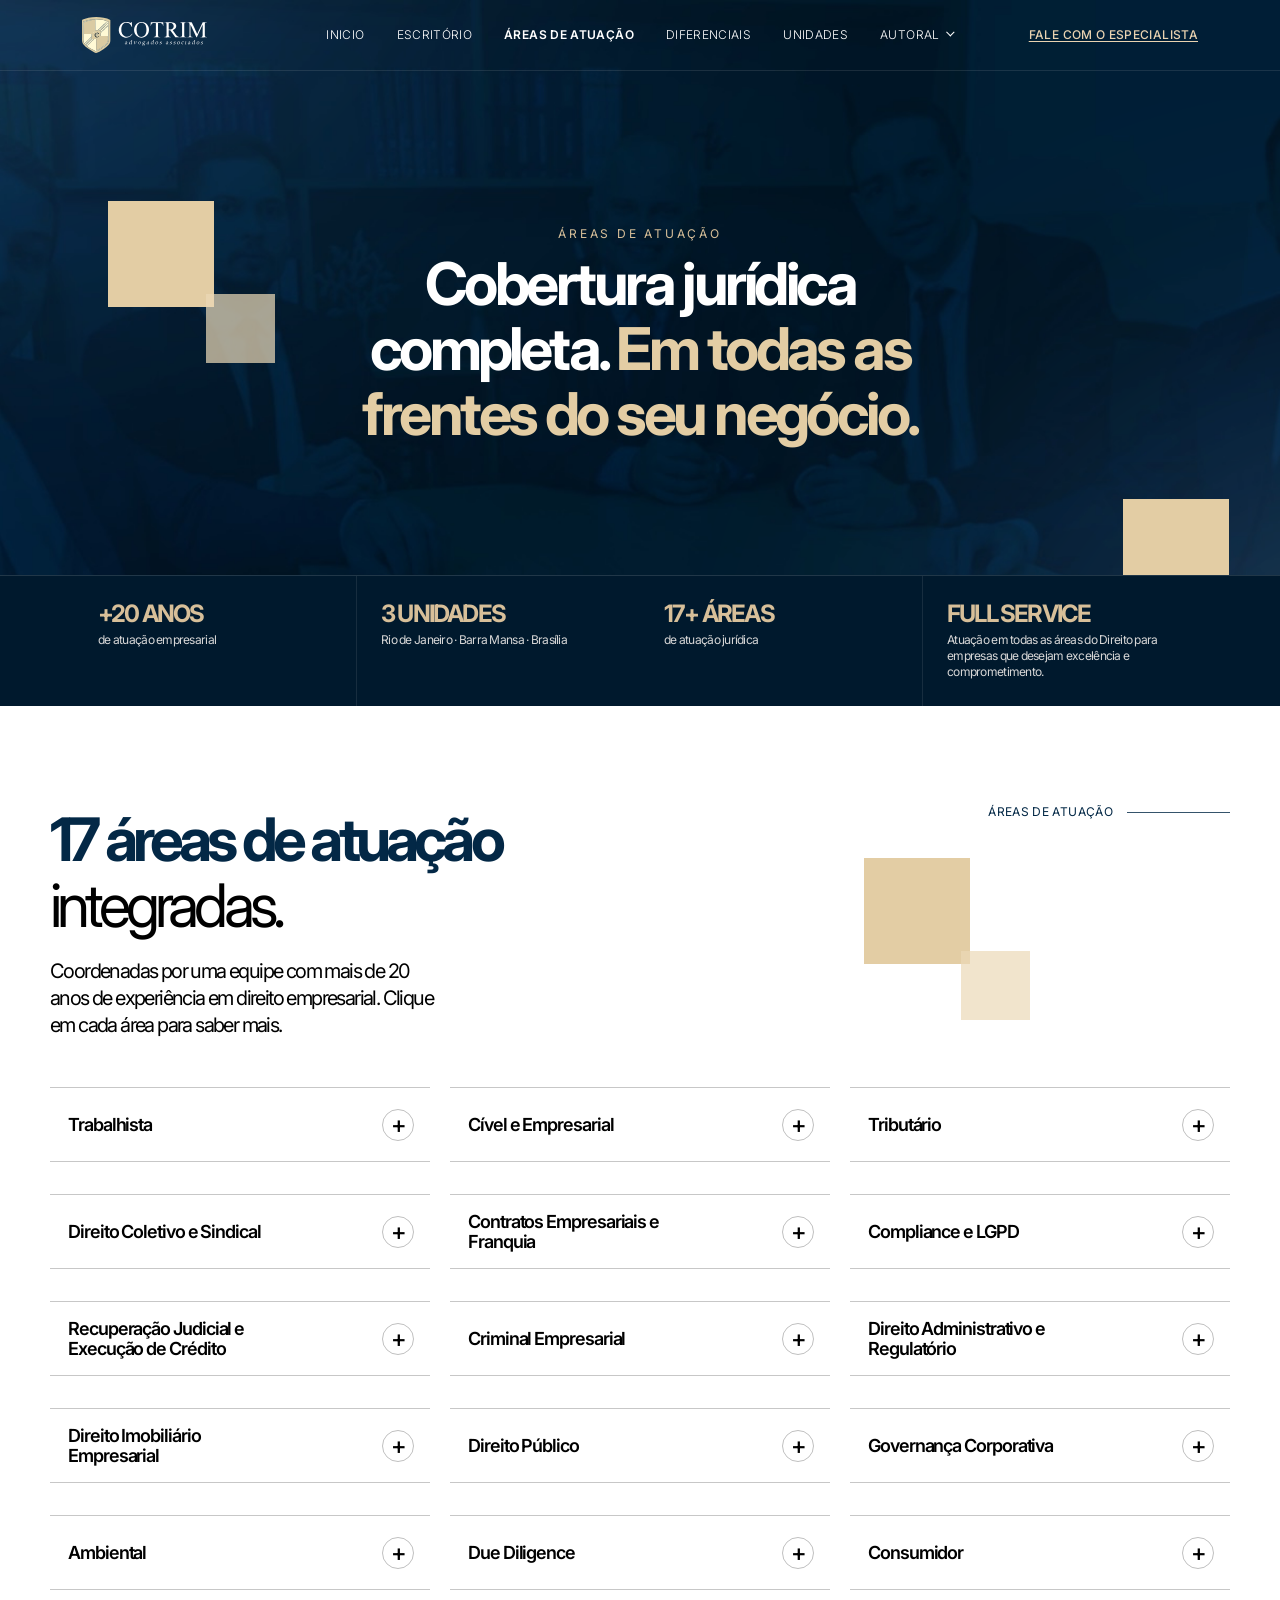
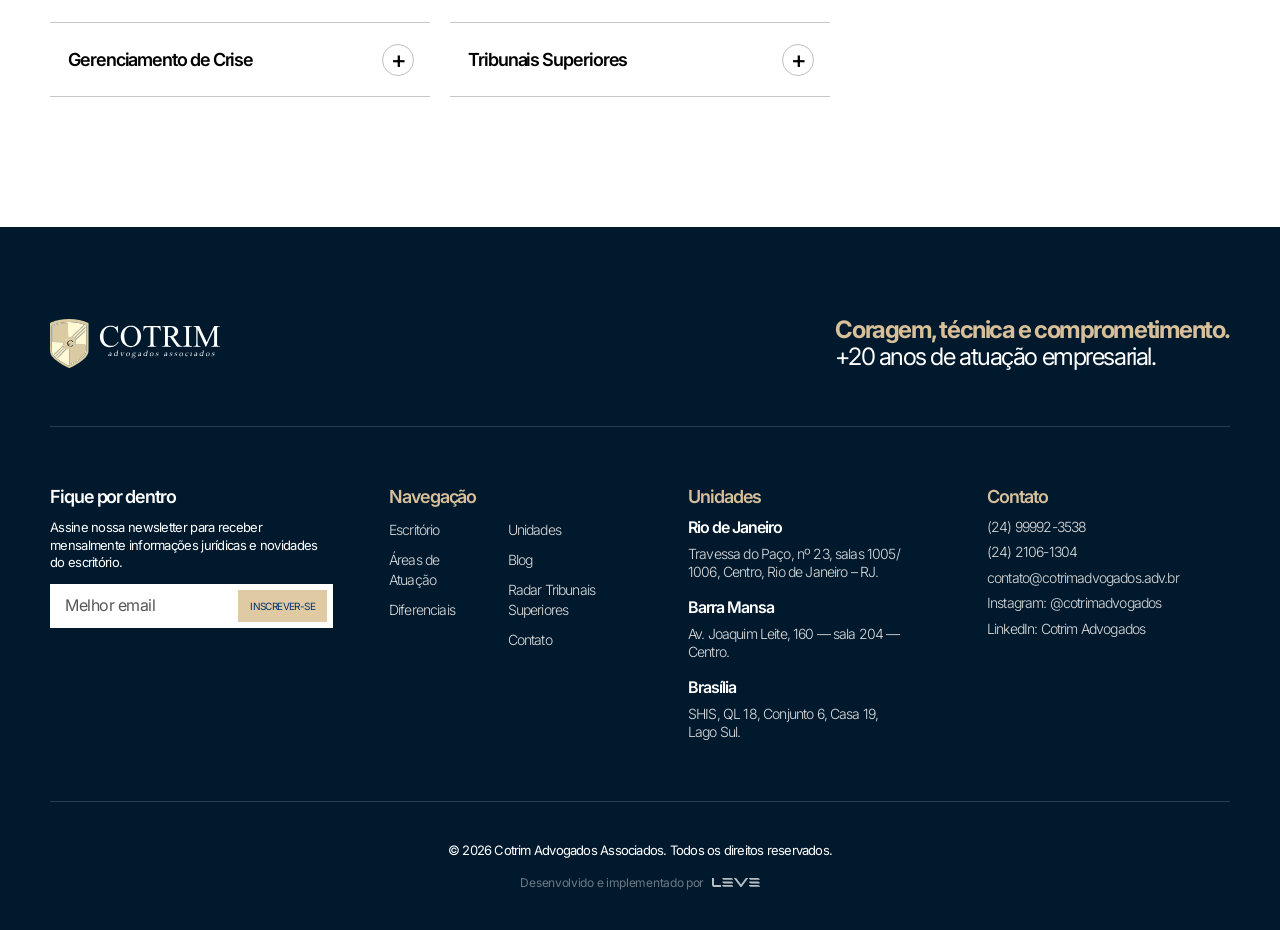
==== areas-de-atuacao.html @ c06236de "Site Cotrim Advogados Associados Site estático (HTML/CSS/JS) + integração dinâmica de Blog e Radar (" ====
<!DOCTYPE html>
<html lang="pt-BR">
<head>
  <meta charset="UTF-8">
  <meta name="viewport" content="width=device-width, initial-scale=1.0">
  <title>Áreas de Atuação — Cotrim Advogados Associados</title>
  <meta name="description" content="17 áreas de atuação integradas, coordenadas por uma equipe com mais de 20 anos de experiência em direito empresarial.">
  <link rel="preconnect" href="https://fonts.googleapis.com">
  <link rel="preconnect" href="https://fonts.gstatic.com" crossorigin>
  <link href="https://fonts.googleapis.com/css2?family=Inter:wght@200;300;400;500;600;700&display=swap" rel="stylesheet">
  <link rel="stylesheet" href="css/global.css">
  <link rel="stylesheet" href="css/areas.css">
</head>
<body>

  <!-- ================= HEADER ================= -->
  <header class="ctm-header">
    <div class="ctm-header-inner">
      <a class="ctm-header-logo" href="index.html">
        <img src="images/logo-nav.svg" alt="Cotrim Advogados Associados">
      </a>
      <nav class="ctm-header-nav" aria-label="Navegação principal">
        <a href="index.html">inicio</a>
        <a href="escritorio.html">escritório</a>
        <a href="areas-de-atuacao.html" class="ctm-header-ativo">áreas de atuação</a>
        <a href="diferenciais.html">diferenciais</a>
        <a href="sedes.html">unidades</a>
        <div class="ctm-header-drop">
          <a href="blog.html" class="ctm-header-drop-toggle" aria-haspopup="true">autoral<span class="ctm-header-seta" aria-hidden="true"></span></a>
          <div class="ctm-header-submenu">
            <div class="ctm-header-submenu-caixa">
              <a href="blog.html">Blog</a>
              <a href="radar-tribunais-superiores.html">Radar Tribunais Superiores</a>
            </div>
          </div>
        </div>
      </nav>
      <a class="ctm-header-fale" href="contato.html">fale com o especialista</a>
      <button class="ctm-header-burger" aria-label="Abrir menu" aria-expanded="false">
        <span></span><span></span><span></span>
      </button>
    </div>
    <nav class="ctm-header-menu" aria-label="Menu mobile">
      <a href="index.html">inicio</a>
      <a href="escritorio.html">escritório</a>
      <a href="areas-de-atuacao.html" class="ctm-header-ativo">áreas de atuação</a>
      <a href="diferenciais.html">diferenciais</a>
      <a href="sedes.html">unidades</a>
      <button class="ctm-header-menu-grupo" aria-expanded="false">autoral<span class="ctm-header-seta" aria-hidden="true"></span></button>
      <div class="ctm-header-menu-sub">
        <a href="blog.html">blog</a>
        <a href="radar-tribunais-superiores.html">radar tribunais superiores</a>
      </div>
      <a href="contato.html">fale com o especialista</a>
    </nav>
  </header>

  <!-- ================= HERO ================= -->
  <section class="areas-hero">
    <div class="areas-hero-bg" aria-hidden="true"></div>
    <img class="areas-hero-glow areas-hero-glow-1" src="images/glow-ellipse.svg" alt="" aria-hidden="true">
    <img class="areas-hero-glow areas-hero-glow-2" src="images/glow-ellipse.svg" alt="" aria-hidden="true">
    <div class="areas-hero-decos" aria-hidden="true">
      <span class="areas-hero-deco-1"></span>
      <span class="areas-hero-deco-2"></span>
      <span class="areas-hero-deco-3"></span>
      <span class="areas-hero-deco-4"></span>
    </div>
    <div class="areas-hero-inner">
      <p class="areas-hero-eyebrow">áreas de atuação</p>
      <h1 class="areas-hero-titulo">Cobertura jurídica completa. <span>Em todas as frentes do seu negócio.</span></h1>
    </div>
    <div class="ctm-stats">
      <div class="ctm-stats-inner">
        <div class="ctm-stats-item">
          <p class="ctm-stats-num">+20 anos</p>
          <p class="ctm-stats-desc">de atuação empresarial</p>
        </div>
        <div class="ctm-stats-item">
          <p class="ctm-stats-num">3 unidades</p>
          <p class="ctm-stats-desc">Rio de Janeiro · Barra Mansa · Brasília</p>
        </div>
        <div class="ctm-stats-item">
          <p class="ctm-stats-num">17+ áreas</p>
          <p class="ctm-stats-desc">de atuação jurídica</p>
        </div>
        <div class="ctm-stats-item">
          <p class="ctm-stats-num">Full service</p>
          <p class="ctm-stats-desc">Atuação em todas as áreas do Direito para empresas que desejam excelência e comprometimento.</p>
        </div>
      </div>
    </div>
  </section>

  <!-- ================= LISTA DE ÁREAS ================= -->
  <section class="areas-lista">
    <div class="areas-lista-inner">
      <div class="areas-lista-topo">
        <div class="areas-lista-topo-esq">
          <h2 class="areas-lista-titulo"><strong>17 áreas de atuação</strong> integradas.</h2>
          <p class="areas-lista-sub">Coordenadas por uma equipe com mais de 20 anos de experiência em direito empresarial. Clique em cada área para saber mais.</p>
        </div>
        <div class="areas-lista-topo-dir">
          <p class="ctm-label areas-lista-label">Áreas de atuação<span class="ctm-label-line"></span></p>
          <div class="areas-lista-decos" aria-hidden="true">
            <span class="areas-lista-deco-1"></span>
            <span class="areas-lista-deco-2"></span>
          </div>
        </div>
      </div>
      <ul class="areas-grid">
        <li class="areas-item">
          <button class="areas-item-cab" type="button" aria-expanded="false">
            <span class="areas-item-nome">Trabalhista</span>
            <span class="areas-item-mais" aria-hidden="true">+</span>
          </button>
          <div class="areas-item-corpo"><p class="areas-item-desc">Assessoria jurídica trabalhista completa para empresas: gestão preventiva de passivos, defesa em reclamações, negociação coletiva, representação perante TRT e TST. Atuação especializada em empresas do setor de transportes, entidades sindicais e patronais.</p></div>
        </li>
        <li class="areas-item">
          <button class="areas-item-cab" type="button" aria-expanded="false">
            <span class="areas-item-nome">Cível e Empresarial</span>
            <span class="areas-item-mais" aria-hidden="true">+</span>
          </button>
          <div class="areas-item-corpo"><p class="areas-item-desc">Consultoria e contencioso em demandas cíveis empresariais: responsabilidade civil, contratos, cobranças, indenizações e ações de maior complexidade. Presença em todas as instâncias estaduais e federais.</p></div>
        </li>
        <li class="areas-item">
          <button class="areas-item-cab" type="button" aria-expanded="false">
            <span class="areas-item-nome">Tributário</span>
            <span class="areas-item-mais" aria-hidden="true">+</span>
          </button>
          <div class="areas-item-corpo"><p class="areas-item-desc">Planejamento tributário, contencioso administrativo e judicial, discussão de créditos e autuações fiscais. Acompanhamento de obrigações tributárias e assessoria preventiva para redução de passivos.</p></div>
        </li>
        <li class="areas-item">
          <button class="areas-item-cab" type="button" aria-expanded="false">
            <span class="areas-item-nome">Direito Coletivo e Sindical</span>
            <span class="areas-item-mais" aria-hidden="true">+</span>
          </button>
          <div class="areas-item-corpo"><p class="areas-item-desc">Assessoria estratégica a sindicatos de trabalhadores e entidades patronais: elaboração de convenções coletivas, representação em dissídios, questões regulatórias e interlocuções institucionais. Expertise consolidada junto a entidades do setor de transportes.</p></div>
        </li>
        <li class="areas-item">
          <button class="areas-item-cab" type="button" aria-expanded="false">
            <span class="areas-item-nome">Contratos Empresariais e Franquia</span>
            <span class="areas-item-mais" aria-hidden="true">+</span>
          </button>
          <div class="areas-item-corpo"><p class="areas-item-desc">Elaboração, revisão e negociação de contratos empresariais de toda natureza. Consultoria especializada em contratos de franquia — da formatação à gestão de rede.</p></div>
        </li>
        <li class="areas-item">
          <button class="areas-item-cab" type="button" aria-expanded="false">
            <span class="areas-item-nome">Compliance e LGPD</span>
            <span class="areas-item-mais" aria-hidden="true">+</span>
          </button>
          <div class="areas-item-corpo"><p class="areas-item-desc">Implantação e revisão de programas de compliance corporativo e adequação à LGPD. O escritório conta com três DPOs certificados pela DeServ Academy/EXIN e é membro do Instituto Brasileiro de Estudos em Proteção de Dados.</p></div>
        </li>
        <li class="areas-item">
          <button class="areas-item-cab" type="button" aria-expanded="false">
            <span class="areas-item-nome">Recuperação Judicial e Execução de Crédito</span>
            <span class="areas-item-mais" aria-hidden="true">+</span>
          </button>
          <div class="areas-item-corpo"><p class="areas-item-desc">Assessoria a empresas em crise: estruturação do plano de recuperação, negociação com credores e acompanhamento processual. Atuação também em execução e recuperação de créditos empresariais.</p></div>
        </li>
        <li class="areas-item">
          <button class="areas-item-cab" type="button" aria-expanded="false">
            <span class="areas-item-nome">Criminal Empresarial</span>
            <span class="areas-item-mais" aria-hidden="true">+</span>
          </button>
          <div class="areas-item-corpo"><p class="areas-item-desc">Defesa de pessoas jurídicas e seus dirigentes em investigações e processos criminais: crimes contra a ordem tributária, lavagem de dinheiro, fraudes contratuais e demais ilícitos corporativos. Membro do IBCCRIM e do IDDD.</p></div>
        </li>
        <li class="areas-item">
          <button class="areas-item-cab" type="button" aria-expanded="false">
            <span class="areas-item-nome">Direito Administrativo e Regulatório</span>
            <span class="areas-item-mais" aria-hidden="true">+</span>
          </button>
          <div class="areas-item-corpo"><p class="areas-item-desc">Defesa em processos administrativos sancionatórios, recursos contra autos de infração e representação perante órgãos reguladores. Consultoria em setores regulados, com atenção especial ao setor de transportes.</p></div>
        </li>
        <li class="areas-item">
          <button class="areas-item-cab" type="button" aria-expanded="false">
            <span class="areas-item-nome">Direito Imobiliário Empresarial</span>
            <span class="areas-item-mais" aria-hidden="true">+</span>
          </button>
          <div class="areas-item-corpo"><p class="areas-item-desc">Assessoria jurídica em transações imobiliárias empresariais: compra e venda, locações comerciais, incorporações, registros e due diligence imobiliária.</p></div>
        </li>
        <li class="areas-item">
          <button class="areas-item-cab" type="button" aria-expanded="false">
            <span class="areas-item-nome">Direito Público</span>
            <span class="areas-item-mais" aria-hidden="true">+</span>
          </button>
          <div class="areas-item-corpo"><p class="areas-item-desc">Contencioso e consultivo em relações com o poder público: licitações, contratos administrativos, concessões e parcerias público-privadas.</p></div>
        </li>
        <li class="areas-item">
          <button class="areas-item-cab" type="button" aria-expanded="false">
            <span class="areas-item-nome">Governança Corporativa</span>
            <span class="areas-item-mais" aria-hidden="true">+</span>
          </button>
          <div class="areas-item-corpo"><p class="areas-item-desc">Estruturação e revisão de modelos de governança: estatutos, regulamentos internos, comitês e políticas de integridade alinhadas à legislação vigente.</p></div>
        </li>
        <li class="areas-item">
          <button class="areas-item-cab" type="button" aria-expanded="false">
            <span class="areas-item-nome">Ambiental</span>
            <span class="areas-item-mais" aria-hidden="true">+</span>
          </button>
          <div class="areas-item-corpo"><p class="areas-item-desc">Licenciamento ambiental, gestão de passivos e defesa em autuações perante órgãos ambientais municipais, estaduais e federais.</p></div>
        </li>
        <li class="areas-item">
          <button class="areas-item-cab" type="button" aria-expanded="false">
            <span class="areas-item-nome">Due Diligence</span>
            <span class="areas-item-mais" aria-hidden="true">+</span>
          </button>
          <div class="areas-item-corpo"><p class="areas-item-desc">Investigação jurídica prévia a operações de M&amp;A, entrada de sócios, aquisição de ativos e contratos de grande valor. Mapeamento de passivos e riscos para suporte à tomada de decisão.</p></div>
        </li>
        <li class="areas-item">
          <button class="areas-item-cab" type="button" aria-expanded="false">
            <span class="areas-item-nome">Consumidor</span>
            <span class="areas-item-mais" aria-hidden="true">+</span>
          </button>
          <div class="areas-item-corpo"><p class="areas-item-desc">Defesa de empresas em demandas consumeristas perante Procon, JEC e Varas Cíveis, além de consultoria preventiva para adequação de práticas comerciais.</p></div>
        </li>
        <li class="areas-item">
          <button class="areas-item-cab" type="button" aria-expanded="false">
            <span class="areas-item-nome">Gerenciamento de Crise</span>
            <span class="areas-item-mais" aria-hidden="true">+</span>
          </button>
          <div class="areas-item-corpo"><p class="areas-item-desc">Atuação integrada em situações de crise empresarial: coordenação jurídica multidisciplinar, comunicação institucional e gestão de passivos em cenários de alta exposição.</p></div>
        </li>
        <li class="areas-item">
          <button class="areas-item-cab" type="button" aria-expanded="false">
            <span class="areas-item-nome">Tribunais Superiores</span>
            <span class="areas-item-mais" aria-hidden="true">+</span>
          </button>
          <div class="areas-item-corpo"><p class="areas-item-desc">Atuação especializada perante o STF, STJ e TST em Brasília. Recursos especiais e extraordinários, ações de competência originária e mandados de segurança.</p></div>
        </li>
      </ul>
    </div>
  </section>

  <!-- ================= FOOTER ================= -->
  <footer class="ctm-footer">
    <div class="ctm-footer-inner">
      <div class="ctm-footer-topo">
        <a class="ctm-footer-logo" href="index.html">
          <img src="images/logo-footer.svg" alt="Cotrim Advogados Associados">
        </a>
        <p class="ctm-footer-frase"><strong>Coragem, técnica e comprometimento.</strong><br>+20 anos de atuação empresarial.</p>
      </div>
      <div class="ctm-footer-colunas">
        <div class="ctm-footer-coluna ctm-footer-coluna-news">
          <p class="ctm-footer-coluna-titulo ctm-footer-coluna-titulo-branco">Fique por dentro</p>
          <p class="ctm-footer-news-texto">Assine nossa newsletter para receber mensalmente informações jurídicas e novidades do escritório.</p>
          <form class="ctm-footer-form" action="#" method="post">
            <input class="ctm-footer-input" type="email" name="email" placeholder="Melhor email" required>
            <button type="submit">Inscrever-se</button>
          </form>
        </div>
        <div class="ctm-footer-coluna">
          <p class="ctm-footer-coluna-titulo">Navegação</p>
          <div class="ctm-footer-links">
            <ul>
              <li><a href="escritorio.html">Escritório</a></li>
              <li><a href="areas-de-atuacao.html">Áreas de Atuação</a></li>
              <li><a href="diferenciais.html">Diferenciais</a></li>
            </ul>
            <ul>
              <li><a href="sedes.html">Unidades</a></li>
              <li><a href="blog.html">Blog</a></li>
              <li><a href="radar-tribunais-superiores.html">Radar Tribunais Superiores</a></li>
              <li><a href="contato.html">Contato</a></li>
            </ul>
          </div>
        </div>
        <div class="ctm-footer-coluna">
          <p class="ctm-footer-coluna-titulo">Unidades</p>
          <div class="ctm-footer-unidades">
            <div class="ctm-footer-unidade">
              <p class="ctm-footer-unidade-cidade">Rio de Janeiro</p>
              <p class="ctm-footer-unidade-end">Travessa do Paço, nº 23, salas 1005/ 1006, Centro, Rio de Janeiro – RJ.</p>
            </div>
            <div class="ctm-footer-unidade">
              <p class="ctm-footer-unidade-cidade">Barra Mansa</p>
              <p class="ctm-footer-unidade-end">Av. Joaquim Leite, 160 — sala 204 — Centro.</p>
            </div>
            <div class="ctm-footer-unidade">
              <p class="ctm-footer-unidade-cidade">Brasília</p>
              <p class="ctm-footer-unidade-end">SHIS, QL 18, Conjunto 6, Casa 19, Lago Sul.</p>
            </div>
          </div>
        </div>
        <div class="ctm-footer-coluna">
          <p class="ctm-footer-coluna-titulo">Contato</p>
          <div class="ctm-footer-contato">
            <a href="tel:+5524999923538">(24) 99992-3538</a>
            <a href="tel:+552421061304">(24) 2106-1304</a>
            <a href="mailto:contato@cotrimadvogados.adv.br">contato@cotrimadvogados.adv.br</a>
            <a href="https://instagram.com/cotrimadvogados" target="_blank" rel="noopener">Instagram: @cotrimadvogados</a>
            <a href="#">LinkedIn: Cotrim Advogados</a>
          </div>
        </div>
      </div>
      <p class="ctm-footer-copy">© 2026 Cotrim Advogados Associados. Todos os direitos reservados.</p>
      <a class="ctm-footer-credito" href="https://levestudios.com.br" target="_blank" rel="noopener">Desenvolvido e implementado por <img class="ctm-footer-credito-logo" src="images/leve.svg" alt="Leve Studios"></a>
    </div>
  </footer>

  <script src="js/main.js"></script>
</body>
</html>
---- css/global.css ----
/* ============================================================
   COTRIM ADVOGADOS ASSOCIADOS — GLOBAL
   Reset, header, botões, CTA pré-footer e footer compartilhados.
   Regras: sem Tailwind | sem variáveis CSS | classes escopadas (prefixo ctm-)
           mobile-first | breakpoints independentes (768 / 1024 / 1440)
   Cores da marca: #00192d (navy escuro) · #032846 (navy médio)
                   #d7bf99 (dourado) · #e3cda4 (dourado claro) · #bda87a (dourado escuro)
   ============================================================ */

*, *::before, *::after { box-sizing: border-box; margin: 0; padding: 0; }

html { -webkit-text-size-adjust: 100%; scroll-behavior: smooth; }

body {
  margin: 0;
  font-family: 'Inter', -apple-system, BlinkMacSystemFont, 'Segoe UI', Arial, sans-serif;
  background-color: #ffffff;
  color: #000000;
  -webkit-font-smoothing: antialiased;
  overflow-x: hidden;
}

img { display: block; max-width: 100%; }
a { text-decoration: none; color: inherit; }
ul { list-style: none; }
button, input { font-family: inherit; }

/* ============================================================
   PRELOADER (Home, 1ª visita) — logo central voa para o header
   ============================================================ */
.ctm-preloader { display: none; }
.ctm-pre-on .ctm-preloader {
  position: fixed;
  inset: 0;
  z-index: 9999;
  display: flex;
  align-items: center;
  justify-content: center;
  overflow: hidden;
}
.ctm-pre-on body { overflow: hidden; }
/* fundo (navy + foto do hero) numa camada própria que some durante o voo */
.ctm-preloader-bg {
  position: absolute;
  inset: 0;
  background-color: #00192d;
  transition: opacity 0.9s cubic-bezier(0.33, 0.55, 0.45, 1);
}
.ctm-preloader-bg::after {
  content: "";
  position: absolute;
  inset: 0;
  background-image: url('../images/hero-bg.jpg');
  background-size: cover;
  background-position: center top;
  mix-blend-mode: overlay;
  opacity: 0.28;
}
.ctm-preloader.ctm-preloader-voando .ctm-preloader-bg { opacity: 0; }
.ctm-preloader-logo {
  position: relative;
  z-index: 2;
  width: 300px;
  max-width: 62vw;
  height: auto;
  transform-origin: center center;
  transition: transform 0.9s cubic-bezier(0.7, 0, 0.2, 1);
}
.ctm-preloader.ctm-preloader-saindo { transition: opacity 0.45s ease; opacity: 0; }

/* ============================================================
   MODAL DE CURRÍCULO (equipe / sócios)
   ============================================================ */
.ctm-bio { display: none; }
.ctm-modal {
  position: fixed;
  inset: 0;
  z-index: 10000;
  display: none;
  align-items: center;
  justify-content: center;
  padding: 24px;
}
.ctm-modal.ctm-modal-aberto { display: flex; }
body.ctm-modal-travado { overflow: hidden; }
.ctm-modal-fundo {
  position: absolute;
  inset: 0;
  background-color: rgba(0, 12, 24, 0.62);
  -webkit-backdrop-filter: blur(3px);
  backdrop-filter: blur(3px);
}
.ctm-modal-caixa {
  position: relative;
  z-index: 1;
  width: 100%;
  max-width: 720px;
  max-height: 88vh;
  display: flex;
  flex-direction: column;
  background-color: #ffffff;
  border-top: 4px solid #d7bf99;
  box-shadow: 0 30px 90px rgba(0, 8, 20, 0.45);
  animation: ctm-modal-entra 0.38s cubic-bezier(0.2, 0.7, 0.2, 1);
}
@keyframes ctm-modal-entra {
  from { opacity: 0; transform: translateY(26px) scale(0.98); }
  to { opacity: 1; transform: none; }
}
.ctm-modal-x {
  position: absolute;
  top: 12px;
  right: 14px;
  z-index: 4;
  width: 40px;
  height: 40px;
  background: none;
  border: none;
  font-size: 30px;
  line-height: 1;
  color: #9aa4b2;
  cursor: pointer;
  transition: color 0.2s ease, background-color 0.2s ease;
}
.ctm-modal-x:hover { color: #032846; }
.ctm-modal-topo {
  display: flex;
  gap: 20px;
  align-items: center;
  padding: 34px 32px 24px;
  border-bottom: 1px solid #ece7db;
}
.ctm-modal-foto {
  flex-shrink: 0;
  width: 96px;
  height: 96px;
  background-color: #032846;
  background-size: cover;
  background-position: center top;
  background-repeat: no-repeat;
  display: flex;
  align-items: center;
  justify-content: center;
  color: #d7bf99;
  font-weight: 600;
  font-size: 30px;
  letter-spacing: 1px;
}
.ctm-modal-cab { display: flex; flex-direction: column; gap: 8px; min-width: 0; }
.ctm-modal-tag {
  align-self: flex-start;
  background-color: #d7bf99;
  color: #032846;
  font-weight: 600;
  font-size: 11px;
  line-height: 1;
  letter-spacing: 0.6px;
  text-transform: uppercase;
  padding: 5px 10px;
}
.ctm-modal-tag:empty { display: none; }
.ctm-modal-nome {
  font-weight: 700;
  font-size: 24px;
  line-height: 1.1;
  letter-spacing: -1px;
  color: #032846;
}
.ctm-modal-oab {
  font-weight: 400;
  font-size: 13px;
  line-height: 1.35;
  letter-spacing: -0.3px;
  color: #666666;
}
.ctm-modal-corpo {
  padding: 24px 32px 36px;
  overflow-y: auto;
  -webkit-overflow-scrolling: touch;
}
.ctm-modal-lead {
  font-weight: 500;
  font-size: 16px;
  line-height: 1.55;
  letter-spacing: -0.4px;
  color: #032846;
  margin-bottom: 20px;
}
.ctm-modal-cred { display: flex; flex-direction: column; gap: 12px; }
.ctm-modal-cred li {
  position: relative;
  padding-left: 22px;
  font-weight: 400;
  font-size: 14.5px;
  line-height: 1.5;
  letter-spacing: -0.3px;
  color: #333333;
}
.ctm-modal-cred li::before {
  content: "";
  position: absolute;
  left: 0;
  top: 8px;
  width: 7px;
  height: 7px;
  background-color: #d7bf99;
}

@media (max-width: 600px) {
  .ctm-modal { padding: 0; align-items: stretch; }
  .ctm-modal-caixa { max-width: none; height: 100%; max-height: 100%; border-top: none; }
  .ctm-modal-topo {
    position: sticky;
    top: 0;
    z-index: 2;
    padding: 20px 20px 18px;
    gap: 16px;
    background-color: #ffffff;
    border-bottom: 3px solid #d7bf99;
  }
  .ctm-modal-foto { width: 68px; height: 68px; font-size: 22px; }
  .ctm-modal-nome { font-size: 19px; letter-spacing: -0.8px; }
  .ctm-modal-oab { font-size: 12px; }
  .ctm-modal-x {
    top: 10px;
    right: 10px;
    width: 42px;
    height: 42px;
    color: #032846;
    background-color: #f3eee2;
  }
  .ctm-modal-corpo { padding: 22px 20px 44px; }
  .ctm-modal-lead { font-size: 15.5px; }
}

/* ============================================================
   BOTÕES (retos, uppercase — padrão do design)
   ============================================================ */
.ctm-btn {
  position: relative;
  overflow: hidden;
  isolation: isolate;
  display: inline-flex;
  align-items: center;
  justify-content: center;
  padding: 14px 24px;
  font-family: 'Inter', sans-serif;
  font-weight: 500;
  font-size: 13px;
  line-height: 1.35;
  letter-spacing: 0.42px;
  text-transform: uppercase;
  text-align: center;
  cursor: pointer;
  border: none;
  transition: color 0.25s ease;
}
/* Hover slide: um preenchimento entra deslizando da esquerda */
.ctm-btn::before {
  content: "";
  position: absolute;
  inset: 0;
  z-index: -1;
  transform: translateX(-101%);
  transition: transform 0.4s cubic-bezier(0.22, 0.61, 0.36, 1);
}
.ctm-btn:hover::before { transform: translateX(0); }

/* botões dourados vivem sobre fundo azul → hover preenche de branco (não some no fundo) */
.ctm-btn-gold { background-color: #d7bf99; color: #00192d; }
.ctm-btn-gold::before { background-color: #ffffff; }
.ctm-btn-gold:hover { color: #00192d; }

.ctm-btn-gold-light { background-color: #e3cda4; color: #032846; }
.ctm-btn-gold-light::before { background-color: #ffffff; }
.ctm-btn-gold-light:hover { color: #032846; }

.ctm-btn-outline-gold { background-color: transparent; border: 1px solid #d7bf99; color: #d7bf99; }
.ctm-btn-outline-gold::before { background-color: #d7bf99; }
.ctm-btn-outline-gold:hover { color: #00192d; }

.ctm-btn-navy { background-color: #032846; color: #ffffff; }
.ctm-btn-navy::before { background-color: #d7bf99; }
.ctm-btn-navy:hover { color: #00192d; }

@media (prefers-reduced-motion: reduce) {
  .ctm-btn::before { transition: none; }
}

@media (min-width: 768px) {
  .ctm-btn { padding: 16px 32px; font-size: 14px; letter-spacing: 0.42px; }
}

/* ============================================================
   LABEL DE SEÇÃO (traço + texto uppercase)
   ============================================================ */
.ctm-label {
  display: inline-flex;
  align-items: center;
  gap: 14px;
  font-weight: 400;
  font-size: 12px;
  line-height: 1;
  letter-spacing: 0.36px;
  text-transform: uppercase;
  white-space: nowrap;
}
.ctm-label-line { display: inline-block; width: 60px; height: 1px; background-color: currentColor; opacity: 0.8; }
@media (min-width: 768px) {
  .ctm-label-line { width: 103px; }
}

/* ============================================================
   HEADER / NAVEGAÇÃO (sobreposto ao hero escuro de cada página)
   ============================================================ */
.ctm-header {
  position: absolute;
  top: 0; left: 0; right: 0;
  z-index: 50;
  border-bottom: 1px solid rgba(213, 213, 213, 0.12);
}
.ctm-header-inner {
  position: relative;
  display: flex;
  align-items: center;
  justify-content: space-between;
  height: 64px;
  padding-left: 16px;
  padding-right: 16px;
  max-width: 1920px;
  margin: 0 auto;
}
.ctm-header-logo { display: block; flex-shrink: 0; }
.ctm-header-logo img { width: 110px; height: auto; }

.ctm-header-nav {
  display: none;
  position: absolute;
  left: 50%;
  transform: translateX(-50%);
  gap: 32px;
  align-items: center;
}
.ctm-header-nav a {
  font-weight: 300;
  font-size: 12px;
  line-height: 1.35;
  letter-spacing: 0.36px;
  text-transform: uppercase;
  color: #ffffff;
  white-space: nowrap;
  transition: color 0.2s ease;
}
.ctm-header-nav a:hover { color: #d7bf99; }
.ctm-header-nav a.ctm-header-ativo { font-weight: 600; }

.ctm-header-fale {
  display: none;
  font-weight: 500;
  font-size: 12px;
  line-height: 1.35;
  letter-spacing: 0.36px;
  text-transform: uppercase;
  color: #e9d3b1;
  text-decoration: underline;
  text-underline-position: from-font;
  white-space: nowrap;
}
.ctm-header-fale:hover { color: #ffffff; }

/* Submenu "Autoral" (desktop) */
.ctm-header-seta {
  display: inline-block;
  width: 6px;
  height: 6px;
  border-right: 1.4px solid currentColor;
  border-bottom: 1.4px solid currentColor;
  transform: rotate(45deg) translate(-2px, -2px);
  margin-left: 8px;
  transition: transform 0.2s ease;
}
.ctm-header-drop { position: relative; display: flex; align-items: center; height: 70px; }
.ctm-header-drop-toggle { display: inline-flex; align-items: center; }
.ctm-header-submenu {
  position: absolute;
  top: 100%;
  left: 50%;
  transform: translateX(-50%);
  display: none;
  padding-top: 1px;
  z-index: 60;
}
.ctm-header-drop:hover .ctm-header-submenu,
.ctm-header-drop:focus-within .ctm-header-submenu { display: block; }
.ctm-header-submenu-caixa {
  display: flex;
  flex-direction: column;
  min-width: 236px;
  background-color: #021a2e;
  border: 1px solid rgba(215, 191, 153, 0.25);
}
.ctm-header-submenu-caixa a {
  padding: 15px 20px;
  font-weight: 300;
  font-size: 11px;
  line-height: 1.35;
  letter-spacing: 0.44px;
  text-transform: uppercase;
  color: #ffffff;
  white-space: nowrap;
  border-bottom: 1px solid rgba(255, 255, 255, 0.08);
  transition: color 0.2s ease, background-color 0.2s ease;
}
.ctm-header-submenu-caixa a:last-child { border-bottom: none; }
.ctm-header-submenu-caixa a:hover { color: #d7bf99; background-color: rgba(215, 191, 153, 0.06); }
.ctm-header-submenu-caixa a.ctm-header-ativo { color: #d7bf99; font-weight: 600; }

/* Hamburger (mobile) */
.ctm-header-burger {
  display: flex;
  flex-direction: column;
  gap: 5px;
  background: none;
  border: none;
  padding: 8px;
  cursor: pointer;
}
.ctm-header-burger span {
  display: block;
  width: 22px;
  height: 2px;
  background-color: #ffffff;
  transition: transform 0.25s ease, opacity 0.25s ease;
}
.ctm-header-burger.ctm-aberto span:nth-child(1) { transform: translateY(7px) rotate(45deg); }
.ctm-header-burger.ctm-aberto span:nth-child(2) { opacity: 0; }
.ctm-header-burger.ctm-aberto span:nth-child(3) { transform: translateY(-7px) rotate(-45deg); }

/* Menu mobile (fullscreen — começa abaixo da barra p/ o X continuar clicável) */
.ctm-header-menu {
  display: none;
  position: fixed;
  top: 64px;
  left: 0;
  right: 0;
  bottom: 0;
  z-index: 40;
  flex-direction: column;
  gap: 0;
  background-color: #00192d;
  border-top: 1px solid rgba(213, 213, 213, 0.12);
  padding: 18px 20px 40px;
  overflow-y: auto;
}
.ctm-header-menu.ctm-aberto { display: flex; }
.ctm-header-menu a {
  padding: 16px 4px;
  font-weight: 300;
  font-size: 15px;
  letter-spacing: 0.42px;
  text-transform: uppercase;
  color: #ffffff;
  border-bottom: 1px solid rgba(255, 255, 255, 0.08);
}
.ctm-header-menu a.ctm-header-ativo { font-weight: 600; color: #d7bf99; }
.ctm-header-menu > a:last-child { color: #e9d3b1; text-decoration: underline; }

/* Submenu "Autoral" (mobile) */
.ctm-header-menu-grupo {
  display: flex;
  align-items: center;
  background: none;
  border: none;
  padding: 16px 4px;
  font-family: 'Inter', sans-serif;
  font-weight: 300;
  font-size: 15px;
  letter-spacing: 0.42px;
  text-transform: uppercase;
  color: #ffffff;
  border-bottom: 1px solid rgba(255, 255, 255, 0.08);
  cursor: pointer;
  text-align: left;
}
.ctm-header-menu-grupo.ctm-header-ativo { font-weight: 600; color: #d7bf99; }
.ctm-header-menu-grupo[aria-expanded="true"] .ctm-header-seta { transform: rotate(225deg) translate(-2px, -2px); }
.ctm-header-menu-sub {
  display: none;
  flex-direction: column;
}
.ctm-header-menu-sub.ctm-aberto { display: flex; }
.ctm-header-menu-sub a {
  padding: 14px 4px 14px 24px;
  font-size: 14px;
  color: #dcdcdc;
}
.ctm-header-menu-sub a.ctm-header-ativo { color: #d7bf99; }

@media (min-width: 1024px) {
  .ctm-header-inner { height: 70px; max-width: 1180px; padding-left: 32px; padding-right: 32px; }
  .ctm-header-logo img { width: 125px; }
  .ctm-header-nav { display: flex; }
  .ctm-header-fale { display: block; }
  .ctm-header-burger { display: none; }
  .ctm-header-menu { display: none !important; }
}

/* ============================================================
   BARRA DE ESTATÍSTICAS (base dos heros)
   ============================================================ */
.ctm-stats {
  position: relative;
  z-index: 2;
  background-color: #00192d;
  border-top: 1px solid rgba(255, 255, 255, 0.13);
}
/* mobile: blocos 2×2 com divisórias vertical + horizontal */
.ctm-stats-inner {
  max-width: 1180px;
  margin: 0 auto;
  padding: 0 16px;
  display: grid;
  grid-template-columns: 1fr 1fr;
}
.ctm-stats-item {
  position: relative;
  display: grid;
  align-content: start;
  justify-items: start;
  row-gap: 6px;
  padding: 24px 18px;
  border-right: 1px solid rgba(255, 255, 255, 0.09);
  border-bottom: 1px solid rgba(255, 255, 255, 0.09);
}
.ctm-stats-item:nth-child(2n) { border-right: none; }
.ctm-stats-item:nth-child(n+3) { border-bottom: none; }
.ctm-stats-num {
  font-weight: 700;
  font-size: 17px;
  line-height: 1;
  letter-spacing: -1.2px;
  text-transform: uppercase;
  color: #d7bf99;
}
.ctm-stats-desc {
  font-weight: 400;
  font-size: 12px;
  line-height: 1.35;
  letter-spacing: -0.72px;
  color: #d7d7d7;
  max-width: 253px;
}

@media (min-width: 768px) {
  .ctm-stats-inner { grid-template-columns: repeat(4, 1fr); padding: 0 24px; }
  .ctm-stats-item { padding: 22px 20px; border-bottom: none; }
  .ctm-stats-item:last-child { border-right: none; }
}

@media (min-width: 1024px) {
  .ctm-stats-item { padding: 26px 24px; }
  .ctm-stats-num { font-size: 24px; letter-spacing: -1.8px; }
}

/* ============================================================
   CTA PRÉ-FOOTER — "Seu negócio merece um parceiro jurídico à altura."
   ============================================================ */
.ctm-cta {
  position: relative;
  overflow: hidden;
  background-color: #00192d;
  padding: 60px 10px;
}
.ctm-cta-bg {
  position: absolute;
  inset: 0;
  background-image: url('../images/cta-bg.jpg');
  background-size: cover;
  background-position: center;
}
.ctm-cta-bg::after {
  content: "";
  position: absolute;
  inset: 0;
  background-color: rgba(0, 71, 111, 0.35);
}
.ctm-cta-union {
  position: absolute;
  display: none;
  width: 303px;
  height: 294px;
  pointer-events: none;
  z-index: 1;
}
.ctm-cta-union-1 { left: 207px; top: -90px; }
.ctm-cta-union-2 { right: 305px; bottom: -75px; }
.ctm-cta-inner {
  position: relative;
  z-index: 2;
  max-width: 949px;
  margin: 0 auto;
  display: flex;
  flex-direction: column;
  align-items: flex-start;
  gap: 30px;
}
.ctm-cta-titulo {
  font-weight: 700;
  font-size: 40px;
  line-height: 1;
  letter-spacing: -2.4px;
  color: #ffffff;
  text-align: left;
}
.ctm-cta-titulo span { font-weight: 500; }
.ctm-cta-br { display: none; }
.ctm-cta-texto {
  font-weight: 400;
  font-size: 15px;
  line-height: 1.35;
  letter-spacing: -0.9px;
  color: #ffffff;
  text-align: left;
  max-width: 520px;
}
.ctm-cta-texto strong { font-weight: 700; }
.ctm-cta-botoes {
  display: flex;
  flex-direction: column;
  gap: 12px;
  align-items: stretch;
  width: 100%;
}
.ctm-cta-botoes .ctm-btn { width: 100%; }

@media (min-width: 768px) {
  .ctm-cta { padding: 80px 24px; }
  .ctm-cta-inner { align-items: center; }
  .ctm-cta-titulo { font-size: 64px; line-height: 1; letter-spacing: -3.8px; text-align: center; }
  .ctm-cta-texto { font-size: 16px; line-height: 1.35; letter-spacing: -0.96px; text-align: center; }
  .ctm-cta-botoes { flex-direction: row; gap: 19px; align-items: center; width: auto; }
  .ctm-cta-botoes .ctm-btn { width: auto; }
}

@media (min-width: 1024px) {
  .ctm-cta { padding: 85px 32px; }
  .ctm-cta-union { display: block; }
  .ctm-cta-br { display: inline; }
  /* título em 3 linhas ocupa a largura; o texto sobrepõe no canto inferior-direito, ao lado de "à altura" */
  .ctm-cta-inner {
    max-width: 949px;
    display: grid;
    grid-template-columns: 1fr auto;
    align-items: end;
    column-gap: 40px;
    row-gap: 34px;
  }
  .ctm-cta-titulo {
    grid-column: 1 / -1;
    grid-row: 1;
    font-size: 105px;
    line-height: 1.02;
    letter-spacing: -0.05em;
    text-align: left;
    max-width: none;
  }
  .ctm-cta-titulo span { display: inline; }
  .ctm-cta-texto {
    grid-column: 2 / 3;
    grid-row: 1;
    align-self: end;
    justify-self: end;
    font-size: 18px;
    letter-spacing: -1.08px;
    text-align: left;
    max-width: 500px;
    width: 100%;
    margin: 0;
    padding-bottom: 10px;
  }
  .ctm-cta-botoes {
    grid-column: 1 / -1;
    grid-row: 2;
    justify-content: center;
    width: auto;
    margin: 0;
  }
}

/* botão "Conheça nossas áreas" (CTA): hover azul, como pedido */
.ctm-cta-botoes .ctm-btn-gold-light::before { background-color: #032846; }
.ctm-cta-botoes .ctm-btn-gold-light:hover { color: #e3cda4; }

/* ============================================================
   FOOTER
   ============================================================ */
.ctm-footer {
  background-color: #00192d;
  padding: 50px 16px 30px;
}
.ctm-footer-inner { max-width: 1180px; margin: 0 auto; }

.ctm-footer-topo {
  display: flex;
  flex-direction: column;
  gap: 24px;
  align-items: flex-start;
  padding-bottom: 32px;
}
.ctm-footer-logo img { width: 170px; height: auto; }
.ctm-footer-frase {
  font-weight: 400;
  font-size: 18px;
  line-height: 1.1;
  letter-spacing: -1.1px;
  color: #ffffff;
  max-width: 409px;
}
.ctm-footer-frase strong { font-weight: 700; color: #d7bf99; }

.ctm-footer-colunas {
  display: flex;
  flex-direction: column;
  gap: 36px;
  border-top: 1px solid rgba(255, 255, 255, 0.16);
  border-bottom: 1px solid rgba(255, 255, 255, 0.16);
  padding: 40px 0;
}
.ctm-footer-coluna { display: flex; flex-direction: column; gap: 12px; }
.ctm-footer-coluna-titulo {
  font-weight: 600;
  font-size: 18px;
  line-height: 1.1;
  letter-spacing: -1.08px;
  color: #d7bf99;
}
.ctm-footer-coluna-titulo-branco { color: #ffffff; }
.ctm-footer-links { display: flex; gap: 36px; }
.ctm-footer-links ul { display: flex; flex-direction: column; gap: 10px; }
.ctm-footer-links a,
.ctm-footer-contato p, .ctm-footer-contato a {
  font-weight: 300;
  font-size: 14px;
  line-height: 1.1;
  letter-spacing: -0.84px;
  color: #dcdcdc;
}
.ctm-footer-links a:hover, .ctm-footer-contato a:hover { color: #d7bf99; }
.ctm-footer-contato { display: flex; flex-direction: column; gap: 10px; }

.ctm-footer-unidades { display: flex; flex-direction: column; gap: 18px; }
.ctm-footer-unidade { display: flex; flex-direction: column; gap: 8px; }
.ctm-footer-unidade-cidade {
  font-weight: 600;
  font-size: 16px;
  line-height: 1.1;
  letter-spacing: -1px;
  color: #ffffff;
}
.ctm-footer-unidade-end {
  font-weight: 300;
  font-size: 14px;
  line-height: 1.3;
  letter-spacing: -0.84px;
  color: #dcdcdc;
  max-width: 220px;
}

.ctm-footer-news-texto {
  font-weight: 400;
  font-size: 13px;
  line-height: 1.35;
  letter-spacing: -0.7px;
  color: #ffffff;
  max-width: 283px;
}
.ctm-footer-form {
  display: flex;
  align-items: center;
  background-color: #ffffff;
  padding: 6px;
  width: 100%;
  max-width: 283px;
}
.ctm-footer-input {
  flex: 1 1 0;
  min-width: 0;
  border: none;
  outline: none;
  padding-left: 9px;
  font-weight: 400;
  font-size: 16px;
  line-height: 1.6;
  letter-spacing: -0.5px;
  color: #2f2f2f;
  background: transparent;
}
.ctm-footer-input::placeholder { color: #2f2f2f; opacity: 0.8; }
.ctm-footer-form button {
  flex-shrink: 0;
  background-color: #e0caa3;
  color: #00366f;
  border: none;
  padding: 6px 12px;
  font-weight: 400;
  font-size: 10px;
  line-height: 2;
  letter-spacing: -0.6px;
  text-transform: uppercase;
  cursor: pointer;
}
.ctm-footer-form button:hover { background-color: #d7bf99; }

.ctm-footer-copy {
  padding-top: 28px;
  font-weight: 400;
  font-size: 13px;
  line-height: 1.35;
  letter-spacing: -0.78px;
  color: #ffffff;
  text-align: center;
}
/* crédito de desenvolvimento (Leve Studios) — fim do rodapé, todas as páginas */
.ctm-footer-credito {
  display: flex;
  flex-wrap: wrap;
  align-items: center;
  justify-content: center;
  gap: 8px;
  margin-top: 16px;
  font-weight: 400;
  font-size: 12px;
  letter-spacing: -0.3px;
  color: rgba(255, 255, 255, 0.42);
  text-decoration: none;
  transition: color 0.2s ease;
}
.ctm-footer-credito-logo {
  height: 9px;
  width: auto;
  display: block;
  opacity: 0.72;
  transition: opacity 0.2s ease;
}
.ctm-footer-credito:hover { color: rgba(255, 255, 255, 0.82); }
.ctm-footer-credito:hover .ctm-footer-credito-logo { opacity: 1; }

@media (min-width: 768px) {
  .ctm-footer { padding: 60px 24px 36px; }
  .ctm-footer-topo { flex-direction: row; justify-content: space-between; align-items: center; padding-bottom: 40px; }
  .ctm-footer-frase { font-size: 22px; letter-spacing: -1.35px; }
  .ctm-footer-colunas { flex-direction: row; flex-wrap: wrap; gap: 48px; padding: 48px 0; }
  .ctm-footer-coluna { flex: 1 1 200px; }
}

@media (min-width: 1024px) {
  .ctm-footer { padding: 90px 32px 40px; }
  .ctm-footer-topo { padding-bottom: 56px; }
  .ctm-footer-frase { font-size: 24px; letter-spacing: -1.44px; }
  .ctm-footer-colunas { gap: 56px; padding: 60px 0; flex-wrap: nowrap; }
  .ctm-footer-coluna-news { max-width: 283px; }
  .ctm-footer-copy { padding-top: 40px; }
}
---- css/areas.css ----
/* ============================================================
   COTRIM ADVOGADOS — ÁREAS DE ATUAÇÃO
   Seções: hero centralizado, lista de 17 áreas.
   Mobile-first | breakpoints independentes (768 / 1024 / 1440)
   ============================================================ */

/* ============================================================
   HERO
   ============================================================ */
.areas-hero {
  position: relative;
  overflow: hidden;
  background-color: #00192d;
}
.areas-hero-bg {
  position: absolute;
  inset: 0;
  background-image: url('../images/hero-areas.jpg');
  background-size: cover;
  background-position: center top;
  mix-blend-mode: normal;
  opacity: 1;
}
.areas-hero-glow {
  position: absolute;
  width: 1382px;
  height: 1372px;
  max-width: none;
  mix-blend-mode: screen;
  opacity: 0.7;
  pointer-events: none;
}
.areas-hero-glow-1 { right: -800px; top: 100px; }
.areas-hero-glow-2 { left: -800px; bottom: 300px; }
.areas-hero-decos { display: none; }
.areas-hero-deco-1 {
  position: absolute;
  width: 106px; height: 106px;
  background-color: #e3cda4;
  left: calc(50% - 532px); top: 201px;
}
.areas-hero-deco-2 {
  position: absolute;
  width: 69px; height: 69px;
  background-color: rgba(235, 218, 184, 0.71);
  left: calc(50% - 434px); top: 294px;
}
.areas-hero-deco-3 {
  position: absolute;
  width: 106px; height: 106px;
  background-color: #e3cda4;
  right: calc(50% - 589px); top: 499px;
}
.areas-hero-deco-4 {
  position: absolute;
  width: 69px; height: 69px;
  background-color: rgba(235, 218, 184, 0.71);
  right: calc(50% - 501px); top: 613px;
}
.areas-hero-inner {
  position: relative;
  z-index: 2;
  max-width: 1180px;
  margin: 0 auto;
  padding: 130px 16px 70px;
  display: flex;
  flex-direction: column;
  align-items: center;
  gap: 10px;
  text-align: center;
}
.areas-hero-eyebrow {
  font-weight: 400;
  font-size: 12px;
  line-height: 1.35;
  letter-spacing: 2.76px;
  text-transform: uppercase;
  color: #d7bf99;
}
.areas-hero-titulo {
  font-weight: 700;
  font-size: 34px;
  line-height: 1.1;
  letter-spacing: -2px;
  color: #ffffff;
  max-width: 610px;
}
.areas-hero-titulo span { color: #e3cda4; }

@media (min-width: 768px) {
  .areas-hero-inner { padding: 160px 24px 90px; }
  .areas-hero-titulo { font-size: 46px; letter-spacing: -2.8px; }
}

@media (min-width: 1024px) {
  .areas-hero-inner { padding: 226px 32px 128px; }
  .areas-hero-titulo { font-size: 59px; line-height: 1.1; letter-spacing: -3.54px; }
  .areas-hero-decos { display: block; }
}

/* ============================================================
   LISTA DE ÁREAS
   ============================================================ */
.areas-lista {
  background-color: #ffffff;
  padding: 60px 16px;
}
.areas-lista-inner {
  max-width: 1180px;
  margin: 0 auto;
  display: flex;
  flex-direction: column;
  gap: 36px;
}
.areas-lista-topo {
  display: flex;
  flex-direction: column;
  gap: 24px;
}
.areas-lista-topo-esq { display: flex; flex-direction: column; gap: 20px; }
.areas-lista-titulo {
  font-weight: 400;
  font-size: 34px;
  line-height: 1.1;
  letter-spacing: -2.2px;
  color: #000000;
  max-width: 504px;
}
.areas-lista-titulo strong { font-weight: 700; color: #032846; }
.areas-lista-sub {
  font-weight: 400;
  font-size: 16px;
  line-height: 1.35;
  letter-spacing: -1.2px;
  color: #000000;
  max-width: 384px;
}
.areas-lista-topo-dir {
  display: flex;
  flex-direction: column;
  align-items: flex-start;
  order: -1;
}
.areas-lista-label { color: #032846; }
.areas-lista-decos { position: relative; display: none; }
.areas-lista-deco-1 {
  position: absolute;
  width: 106px; height: 106px;
  background-color: #e3cda4;
  right: 260px; top: 40px;
}
.areas-lista-deco-2 {
  position: absolute;
  width: 69px; height: 69px;
  background-color: rgba(235, 218, 184, 0.71);
  right: 200px; top: 133px;
}
.areas-grid {
  display: grid;
  grid-template-columns: 1fr;
  align-items: start;
  gap: 16px 20px;
}
.areas-item {
  display: flex;
  flex-direction: column;
  border-top: 0.8px solid rgba(0, 0, 0, 0.22);
  border-bottom: 0.8px solid rgba(0, 0, 0, 0.22);
}
.areas-item-cab {
  display: flex;
  align-items: center;
  justify-content: space-between;
  gap: 16px;
  width: 100%;
  min-height: 73px;
  padding: 14px 16px 14px 18px;
  background: none;
  border: none;
  font-family: inherit;
  text-align: left;
  cursor: pointer;
  transition: background-color 0.2s ease;
}
.areas-item-cab:hover { background-color: #f7f4ee; }
.areas-item-nome {
  font-weight: 600;
  font-size: 18px;
  line-height: 1.1;
  letter-spacing: -1.08px;
  color: #000000;
  max-width: 218px;
}
.areas-item-mais {
  flex-shrink: 0;
  display: flex;
  align-items: center;
  justify-content: center;
  width: 32px;
  height: 32px;
  border: 0.4px solid rgba(0, 0, 0, 0.25);
  border-radius: 50%;
  font-weight: 500;
  font-size: 24px;
  line-height: 1;
  letter-spacing: -1.96px;
  color: #000000;
  transition: transform 0.3s ease, color 0.2s ease, border-color 0.2s ease;
}
.areas-item.aberto .areas-item-mais {
  transform: rotate(45deg);
  color: #032846;
  border-color: #032846;
}
.areas-item.aberto .areas-item-nome { color: #032846; }
/* corpo colapsável (max-height, animação suave) */
.areas-item-corpo {
  overflow: hidden;
  max-height: 0;
  transition: max-height 0.35s ease;
}
.areas-item.aberto .areas-item-corpo { max-height: 300px; }
.areas-item-desc {
  padding: 0 18px 22px;
  font-weight: 400;
  font-size: 14px;
  line-height: 1.5;
  letter-spacing: -0.3px;
  color: #333333;
  max-width: 360px;
}

@media (min-width: 768px) {
  .areas-lista { padding: 80px 24px; }
  .areas-lista-topo { flex-direction: row; justify-content: space-between; align-items: flex-start; }
  .areas-lista-topo-dir { order: 0; align-items: flex-end; }
  .areas-lista-titulo { font-size: 46px; letter-spacing: -3px; }
  .areas-grid { grid-template-columns: 1fr 1fr; }
}

@media (min-width: 1024px) {
  .areas-lista { padding: 100px 32px 130px; }
  .areas-lista-inner { gap: 48px; }
  .areas-lista-titulo { font-size: 60px; line-height: 1.1; letter-spacing: -4.8px; }
  .areas-lista-sub { font-size: 20px; letter-spacing: -1.6px; }
  .areas-lista-decos { display: block; }
  .areas-grid { grid-template-columns: 1fr 1fr 1fr; gap: 32px 20px; }
}
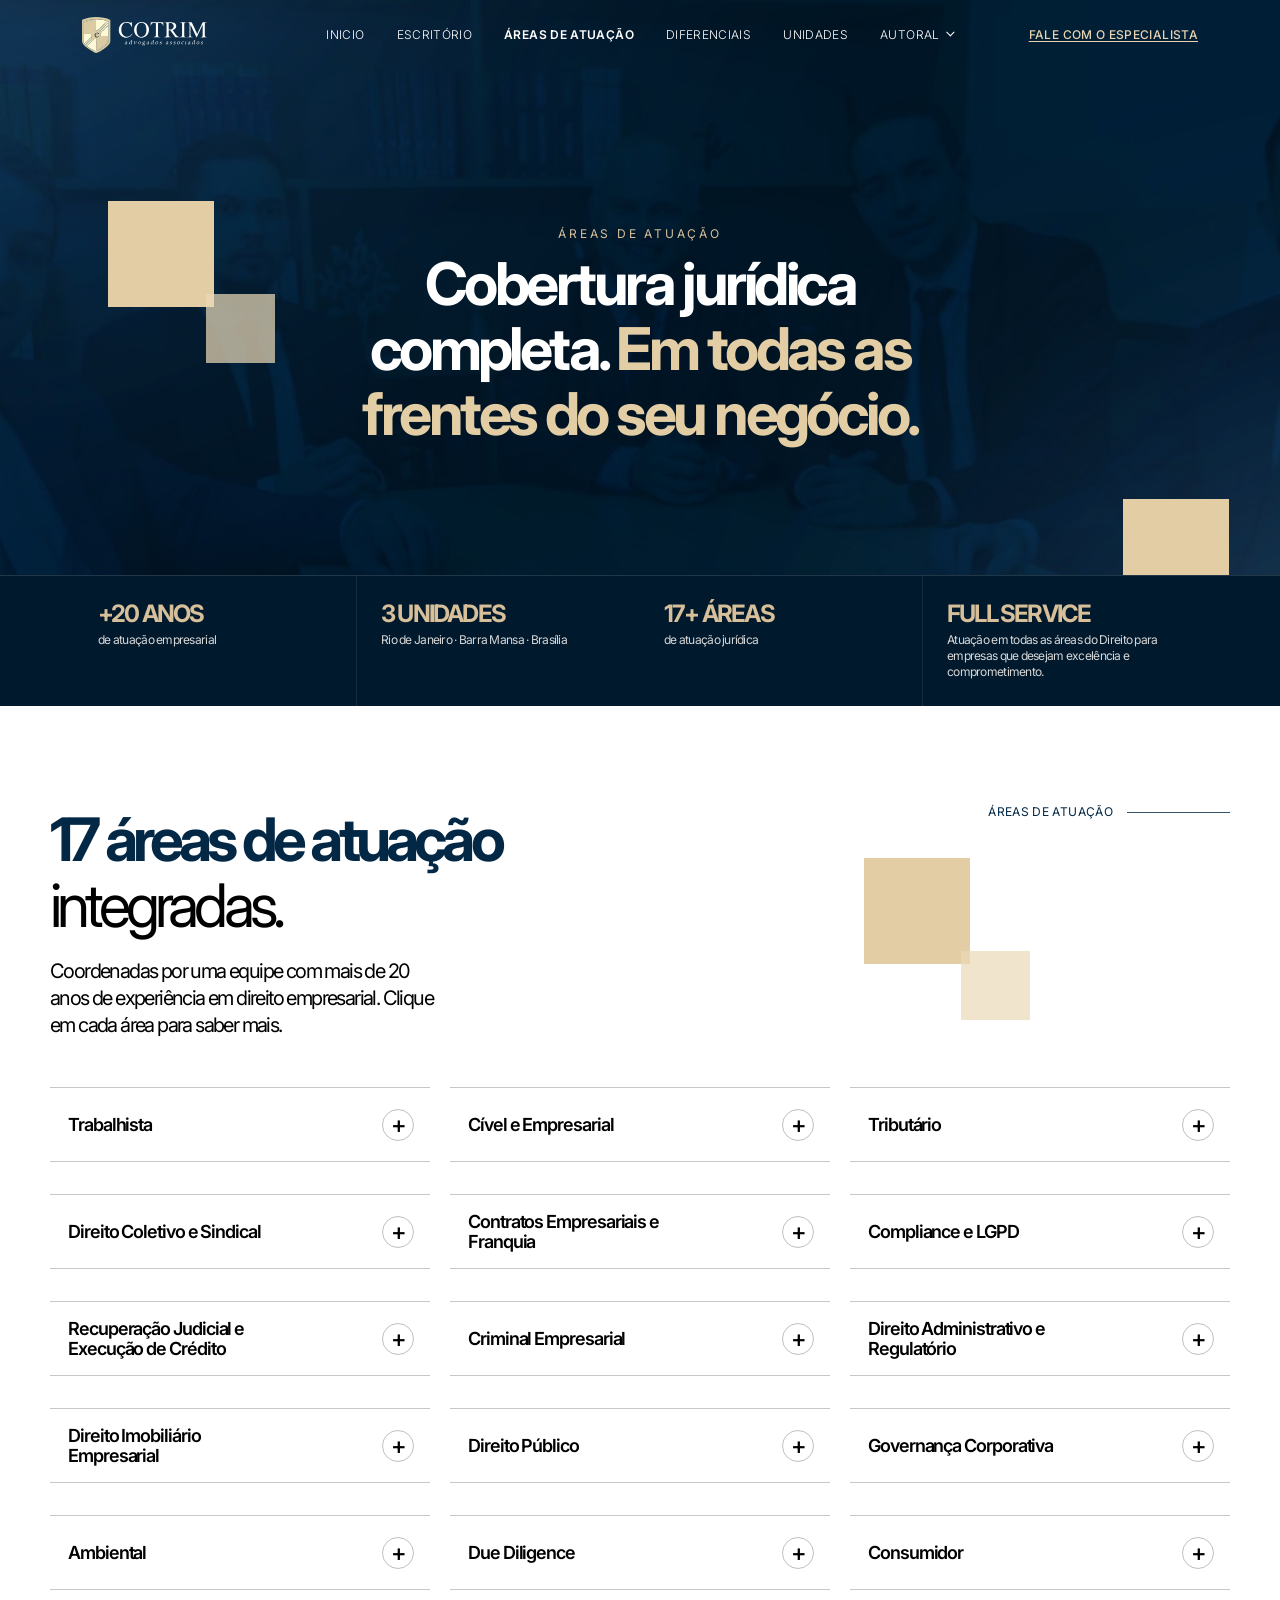
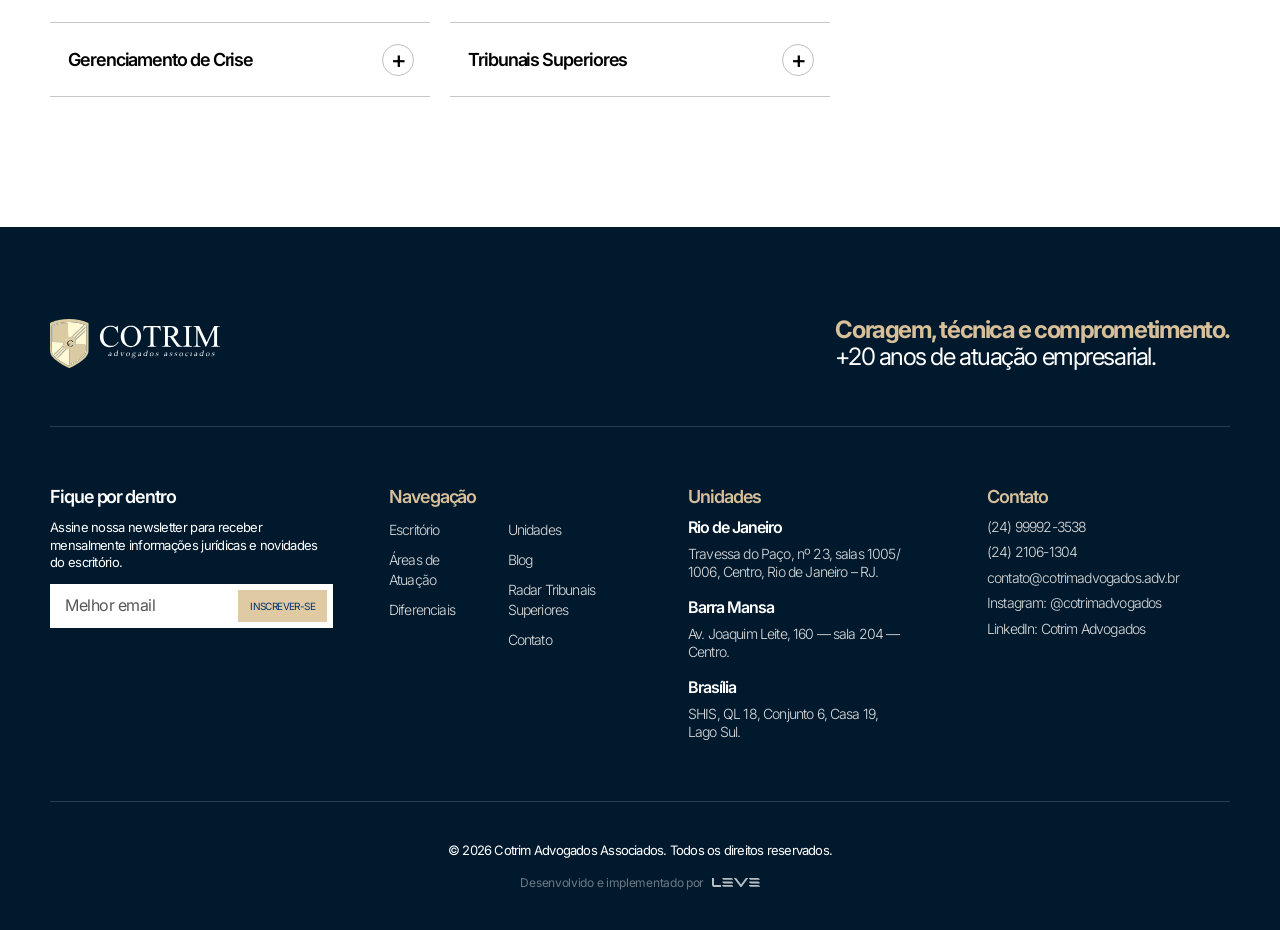
==== commit 863905b5: "Ajustes de UX + SEO - Preloader: logo do header fica oculto durante a entrada e é revelado no   exat" ====
--- a/areas-de-atuacao.html
+++ b/areas-de-atuacao.html
@@ -10,6 +10,28 @@
   <link href="https://fonts.googleapis.com/css2?family=Inter:wght@200;300;400;500;600;700&display=swap" rel="stylesheet">
   <link rel="stylesheet" href="css/global.css">
   <link rel="stylesheet" href="css/areas.css">
+  <!-- SEO / compartilhamento (Open Graph + Twitter) -->
+  <link rel="canonical" href="https://cotrimadvogados.adv.br/areas-de-atuacao.html">
+  <meta property="og:type" content="website">
+  <meta property="og:site_name" content="Cotrim Advogados Associados">
+  <meta property="og:locale" content="pt_BR">
+  <meta property="og:title" content="Áreas de Atuação — Cotrim Advogados Associados">
+  <meta property="og:description" content="17 áreas de atuação integradas, coordenadas por uma equipe com mais de 20 anos de experiência em direito empresarial.">
+  <meta property="og:url" content="https://cotrimadvogados.adv.br/areas-de-atuacao.html">
+  <meta property="og:image" content="https://cotrimadvogados.adv.br/images/og-cotrim.jpg">
+  <meta property="og:image:width" content="2502">
+  <meta property="og:image:height" content="1179">
+  <meta property="og:image:alt" content="Cotrim Advogados Associados">
+  <meta name="twitter:card" content="summary_large_image">
+  <meta name="twitter:title" content="Áreas de Atuação — Cotrim Advogados Associados">
+  <meta name="twitter:description" content="17 áreas de atuação integradas, coordenadas por uma equipe com mais de 20 anos de experiência em direito empresarial.">
+  <meta name="twitter:image" content="https://cotrimadvogados.adv.br/images/og-cotrim.jpg">
+  <!-- Favicon -->
+  <link rel="icon" type="image/svg+xml" href="images/FLAVCOTRIM.svg">
+  <link rel="icon" type="image/png" sizes="96x96" href="images/favicon-96.png">
+  <link rel="icon" type="image/png" sizes="48x48" href="images/favicon-48.png">
+  <link rel="apple-touch-icon" href="images/apple-touch-icon.png">
+  <meta name="theme-color" content="#00192d">
 </head>
 <body>
 
--- a/css/global.css
+++ b/css/global.css
@@ -24,6 +24,17 @@
 a { text-decoration: none; color: inherit; }
 ul { list-style: none; }
 button, input { font-family: inherit; }
+
+/* Scroll suave respeitando quem prefere menos movimento */
+@media (prefers-reduced-motion: reduce) { html { scroll-behavior: auto; } }
+
+/* Anti-flash de conteúdo (FOUC): esconde o que é preenchido via WordPress
+   até o JS trocar o texto estático pelo dinâmico (radar / blog / post).
+   Um <script> no <head> aplica .ctm-carregando; o JS remove ao terminar
+   (com rede de segurança de 4s, caso a API falhe → mostra o fallback). */
+.ctm-dinamico { transition: opacity 0.4s ease; }
+html.ctm-carregando .ctm-dinamico { opacity: 0; }
+@media (prefers-reduced-motion: reduce) { .ctm-dinamico { transition: none; } }
 
 /* ============================================================
    PRELOADER (Home, 1ª visita) — logo central voa para o header
@@ -314,10 +325,18 @@
    HEADER / NAVEGAÇÃO (sobreposto ao hero escuro de cada página)
    ============================================================ */
 .ctm-header {
-  position: absolute;
+  position: fixed;
   top: 0; left: 0; right: 0;
   z-index: 50;
-  border-bottom: 1px solid rgba(213, 213, 213, 0.12);
+  border-bottom: 1px solid transparent;
+  transition: background-color 0.35s ease, border-color 0.35s ease, backdrop-filter 0.35s ease;
+}
+/* ao rolar (classe adicionada via JS): fundo navy translúcido + desfoque + borda */
+.ctm-header-rolado {
+  background-color: rgba(0, 25, 45, 0.72);
+  backdrop-filter: blur(10px);
+  -webkit-backdrop-filter: blur(10px);
+  border-bottom-color: rgba(213, 213, 213, 0.12);
 }
 .ctm-header-inner {
   position: relative;
@@ -332,6 +351,10 @@
 }
 .ctm-header-logo { display: block; flex-shrink: 0; }
 .ctm-header-logo img { width: 110px; height: auto; }
+/* durante a entrada (preloader), o logo do header fica invisível — quem
+   "pousa" ali é o logo voador do centro; evita dois logos sobrepostos.
+   O JS revela este logo no instante do pouso, pra troca ser imperceptível. */
+.ctm-pre-on .ctm-header-logo img { opacity: 0; }
 
 .ctm-header-nav {
   display: none;
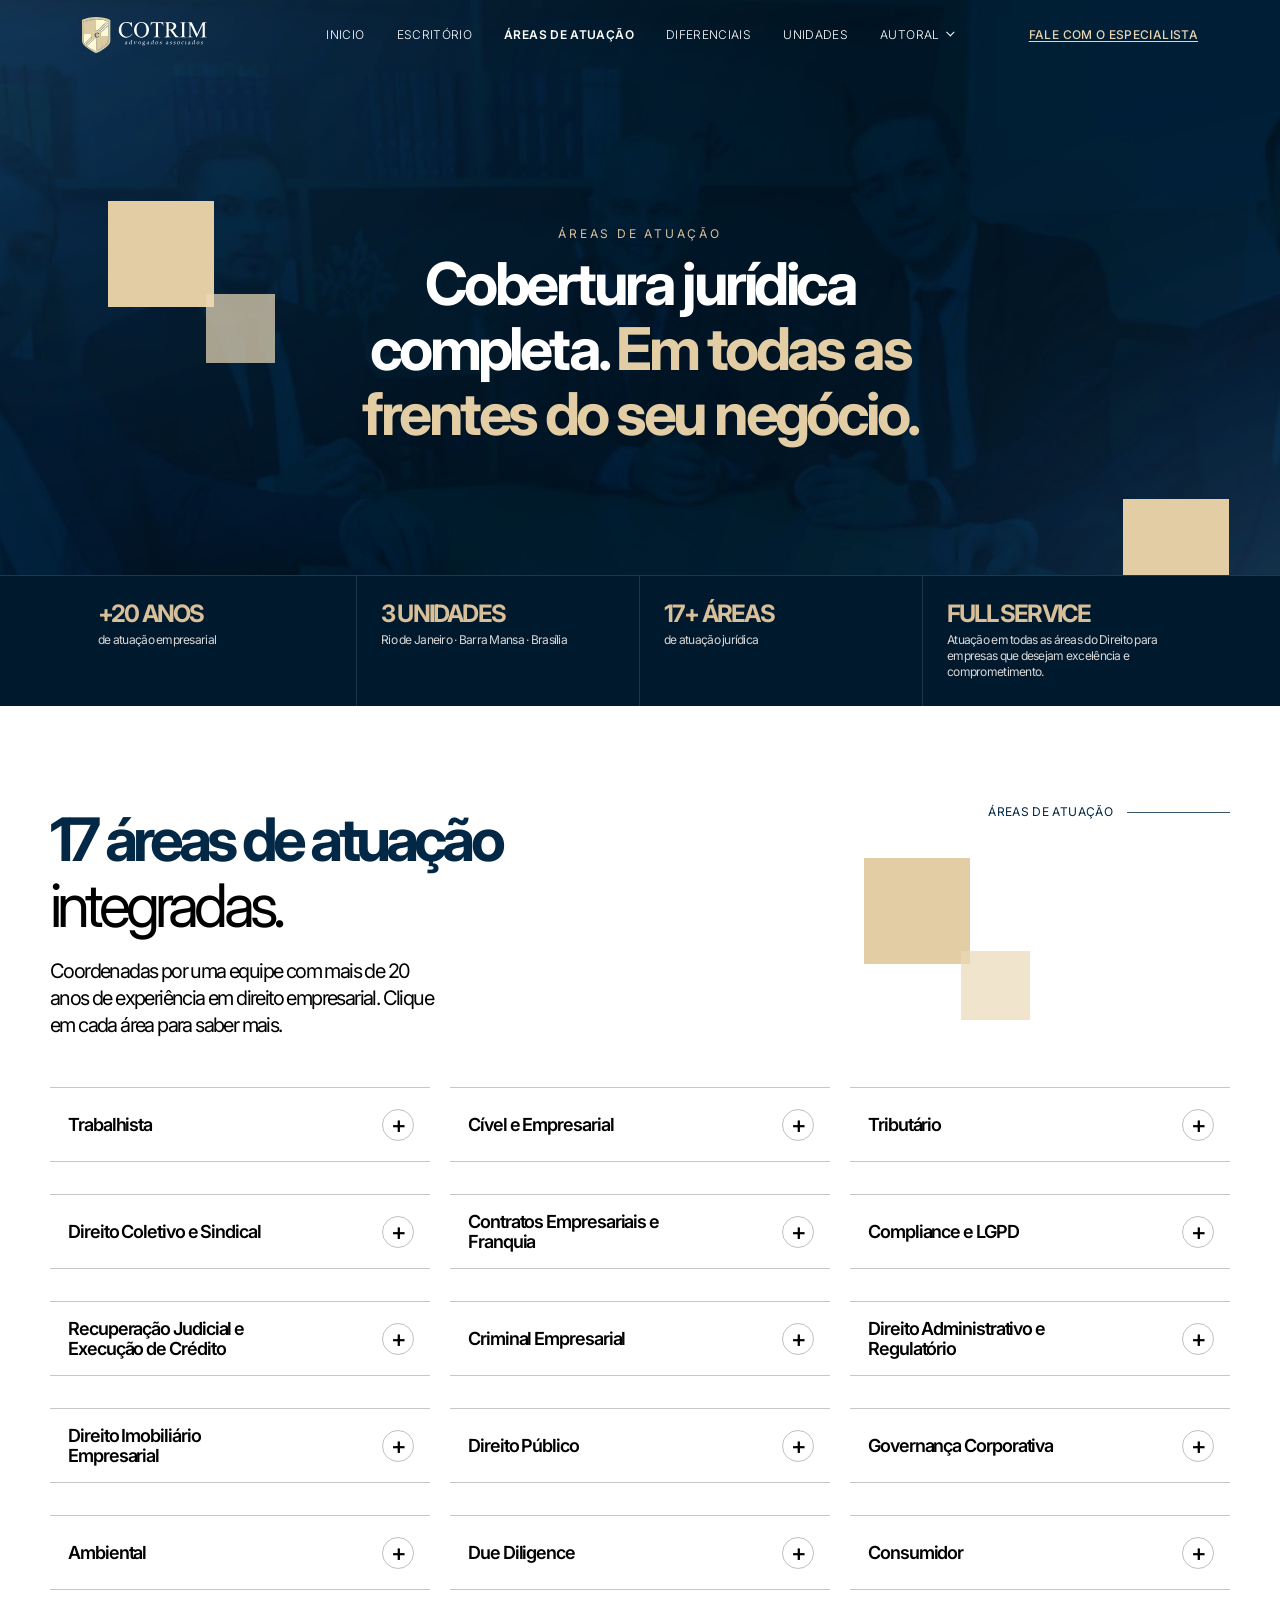
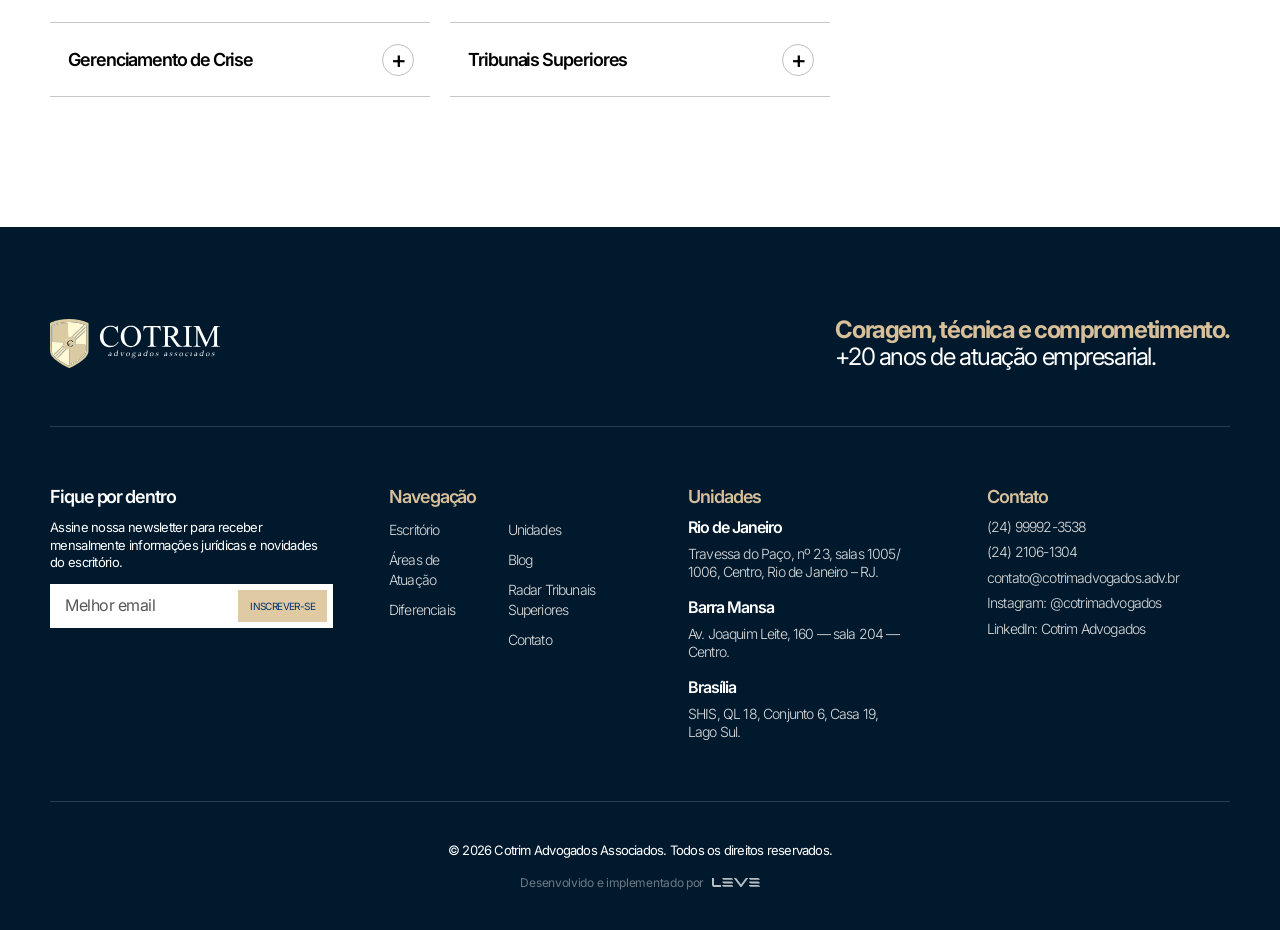
==== commit 7d9ea736: "URLs limpas (sem .html) + scroll ainda mais suave - Todos os links internos passam a ser sem extensã" ====
--- a/areas-de-atuacao.html
+++ b/areas-de-atuacao.html
@@ -11,13 +11,13 @@
   <link rel="stylesheet" href="css/global.css">
   <link rel="stylesheet" href="css/areas.css">
   <!-- SEO / compartilhamento (Open Graph + Twitter) -->
-  <link rel="canonical" href="https://cotrimadvogados.adv.br/areas-de-atuacao.html">
+  <link rel="canonical" href="https://cotrimadvogados.adv.br/areas-de-atuacao">
   <meta property="og:type" content="website">
   <meta property="og:site_name" content="Cotrim Advogados Associados">
   <meta property="og:locale" content="pt_BR">
   <meta property="og:title" content="Áreas de Atuação — Cotrim Advogados Associados">
   <meta property="og:description" content="17 áreas de atuação integradas, coordenadas por uma equipe com mais de 20 anos de experiência em direito empresarial.">
-  <meta property="og:url" content="https://cotrimadvogados.adv.br/areas-de-atuacao.html">
+  <meta property="og:url" content="https://cotrimadvogados.adv.br/areas-de-atuacao">
   <meta property="og:image" content="https://cotrimadvogados.adv.br/images/og-cotrim.jpg">
   <meta property="og:image:width" content="2502">
   <meta property="og:image:height" content="1179">
@@ -38,42 +38,42 @@
   <!-- ================= HEADER ================= -->
   <header class="ctm-header">
     <div class="ctm-header-inner">
-      <a class="ctm-header-logo" href="index.html">
+      <a class="ctm-header-logo" href="/">
         <img src="images/logo-nav.svg" alt="Cotrim Advogados Associados">
       </a>
       <nav class="ctm-header-nav" aria-label="Navegação principal">
-        <a href="index.html">inicio</a>
-        <a href="escritorio.html">escritório</a>
-        <a href="areas-de-atuacao.html" class="ctm-header-ativo">áreas de atuação</a>
-        <a href="diferenciais.html">diferenciais</a>
-        <a href="sedes.html">unidades</a>
+        <a href="/">inicio</a>
+        <a href="/escritorio">escritório</a>
+        <a href="/areas-de-atuacao" class="ctm-header-ativo">áreas de atuação</a>
+        <a href="/diferenciais">diferenciais</a>
+        <a href="/sedes">unidades</a>
         <div class="ctm-header-drop">
-          <a href="blog.html" class="ctm-header-drop-toggle" aria-haspopup="true">autoral<span class="ctm-header-seta" aria-hidden="true"></span></a>
+          <a href="/blog" class="ctm-header-drop-toggle" aria-haspopup="true">autoral<span class="ctm-header-seta" aria-hidden="true"></span></a>
           <div class="ctm-header-submenu">
             <div class="ctm-header-submenu-caixa">
-              <a href="blog.html">Blog</a>
-              <a href="radar-tribunais-superiores.html">Radar Tribunais Superiores</a>
+              <a href="/blog">Blog</a>
+              <a href="/radar-tribunais-superiores">Radar Tribunais Superiores</a>
             </div>
           </div>
         </div>
       </nav>
-      <a class="ctm-header-fale" href="contato.html">fale com o especialista</a>
+      <a class="ctm-header-fale" href="/contato">fale com o especialista</a>
       <button class="ctm-header-burger" aria-label="Abrir menu" aria-expanded="false">
         <span></span><span></span><span></span>
       </button>
     </div>
     <nav class="ctm-header-menu" aria-label="Menu mobile">
-      <a href="index.html">inicio</a>
-      <a href="escritorio.html">escritório</a>
-      <a href="areas-de-atuacao.html" class="ctm-header-ativo">áreas de atuação</a>
-      <a href="diferenciais.html">diferenciais</a>
-      <a href="sedes.html">unidades</a>
+      <a href="/">inicio</a>
+      <a href="/escritorio">escritório</a>
+      <a href="/areas-de-atuacao" class="ctm-header-ativo">áreas de atuação</a>
+      <a href="/diferenciais">diferenciais</a>
+      <a href="/sedes">unidades</a>
       <button class="ctm-header-menu-grupo" aria-expanded="false">autoral<span class="ctm-header-seta" aria-hidden="true"></span></button>
       <div class="ctm-header-menu-sub">
-        <a href="blog.html">blog</a>
-        <a href="radar-tribunais-superiores.html">radar tribunais superiores</a>
-      </div>
-      <a href="contato.html">fale com o especialista</a>
+        <a href="/blog">blog</a>
+        <a href="/radar-tribunais-superiores">radar tribunais superiores</a>
+      </div>
+      <a href="/contato">fale com o especialista</a>
     </nav>
   </header>
 
@@ -258,7 +258,7 @@
   <footer class="ctm-footer">
     <div class="ctm-footer-inner">
       <div class="ctm-footer-topo">
-        <a class="ctm-footer-logo" href="index.html">
+        <a class="ctm-footer-logo" href="/">
           <img src="images/logo-footer.svg" alt="Cotrim Advogados Associados">
         </a>
         <p class="ctm-footer-frase"><strong>Coragem, técnica e comprometimento.</strong><br>+20 anos de atuação empresarial.</p>
@@ -276,15 +276,15 @@
           <p class="ctm-footer-coluna-titulo">Navegação</p>
           <div class="ctm-footer-links">
             <ul>
-              <li><a href="escritorio.html">Escritório</a></li>
-              <li><a href="areas-de-atuacao.html">Áreas de Atuação</a></li>
-              <li><a href="diferenciais.html">Diferenciais</a></li>
+              <li><a href="/escritorio">Escritório</a></li>
+              <li><a href="/areas-de-atuacao">Áreas de Atuação</a></li>
+              <li><a href="/diferenciais">Diferenciais</a></li>
             </ul>
             <ul>
-              <li><a href="sedes.html">Unidades</a></li>
-              <li><a href="blog.html">Blog</a></li>
-              <li><a href="radar-tribunais-superiores.html">Radar Tribunais Superiores</a></li>
-              <li><a href="contato.html">Contato</a></li>
+              <li><a href="/sedes">Unidades</a></li>
+              <li><a href="/blog">Blog</a></li>
+              <li><a href="/radar-tribunais-superiores">Radar Tribunais Superiores</a></li>
+              <li><a href="/contato">Contato</a></li>
             </ul>
           </div>
         </div>
--- a/css/global.css
+++ b/css/global.css
@@ -536,6 +536,10 @@
   z-index: 2;
   background-color: #00192d;
   border-top: 1px solid rgba(255, 255, 255, 0.13);
+  /* isola do blend do fundo do hero (mix-blend overlay), que clareava a
+     barra e engolia as divisórias — assim o fundo fica navy uniforme e as
+     divisórias podem ser bem sutis e ainda aparecer em todas as posições */
+  isolation: isolate;
 }
 /* mobile: blocos 2×2 com divisórias vertical + horizontal */
 .ctm-stats-inner {
@@ -552,8 +556,8 @@
   justify-items: start;
   row-gap: 6px;
   padding: 24px 18px;
-  border-right: 1px solid rgba(255, 255, 255, 0.09);
-  border-bottom: 1px solid rgba(255, 255, 255, 0.09);
+  border-right: 1px solid rgba(255, 255, 255, 0.12);
+  border-bottom: 1px solid rgba(255, 255, 255, 0.12);
 }
 .ctm-stats-item:nth-child(2n) { border-right: none; }
 .ctm-stats-item:nth-child(n+3) { border-bottom: none; }
@@ -577,6 +581,9 @@
 @media (min-width: 768px) {
   .ctm-stats-inner { grid-template-columns: repeat(4, 1fr); padding: 0 24px; }
   .ctm-stats-item { padding: 22px 20px; border-bottom: none; }
+  /* linha única no desktop: divisória entre TODOS — restaura a borda que o
+     layout 2×2 do mobile removia dos itens pares (some entre "3 unidades" e "17+ áreas") */
+  .ctm-stats-item:nth-child(2n) { border-right: 1px solid rgba(255, 255, 255, 0.12); }
   .ctm-stats-item:last-child { border-right: none; }
 }
 
